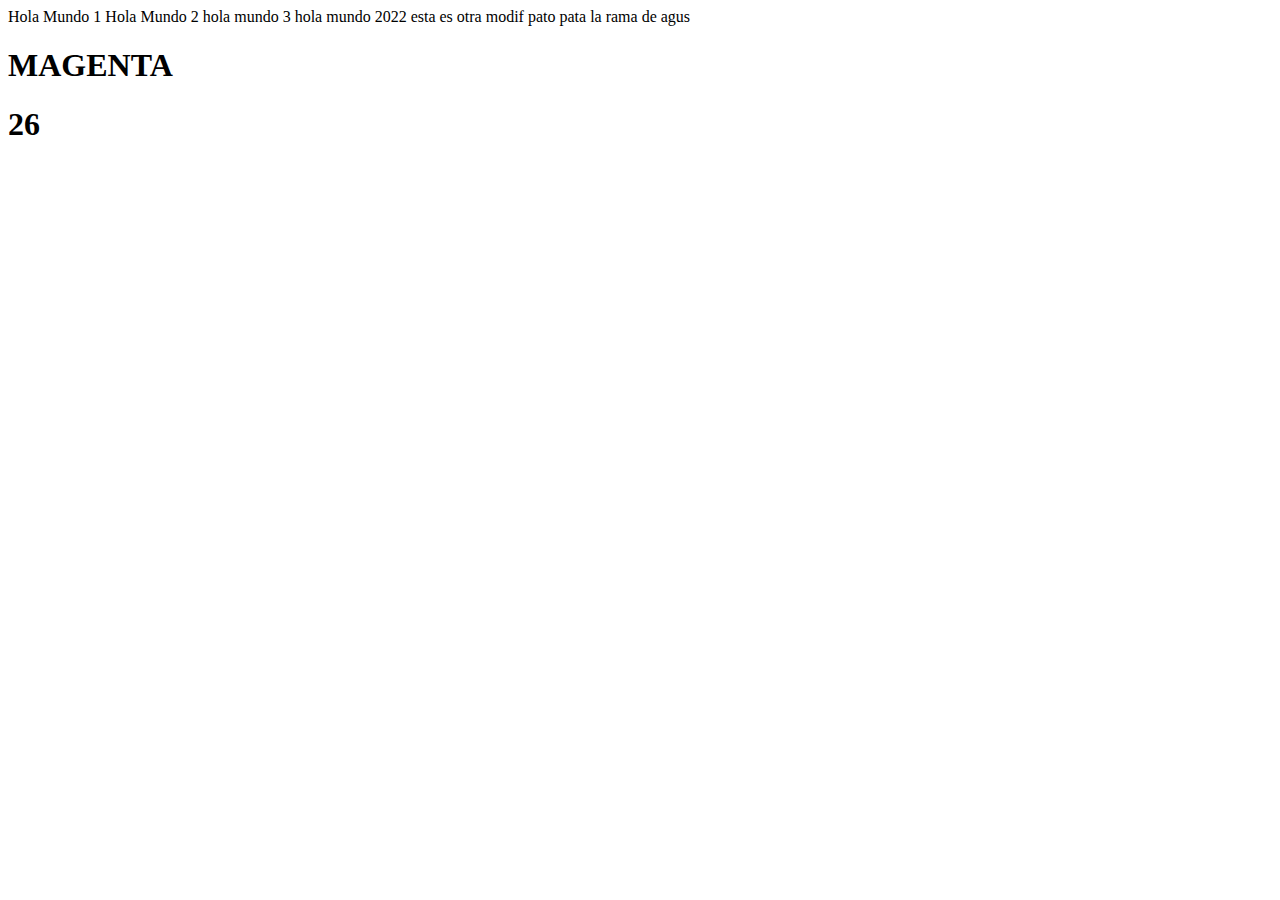
==== index.html @ c733bfbb "Merge pull request #2 from agustinff99/Alan-Branch" ====
<!DOCTYPE html>
<html lang="en">
<head>
  <meta charset="UTF-8">
  <meta http-equiv="X-UA-Compatible" content="IE=edge">
  <meta name="viewport" content="width=device-width, initial-scale=1.0">
  <title>Document</title>
</head>
<body>
  Hola Mundo 1
  Hola Mundo 2
  hola mundo 3
  hola mundo 2022


  esta es otra modif

  pato
  pata
  la rama de agus
  <h1>MAGENTA</h1>
  <p><h1>26</h1></p>
</body>
</html>
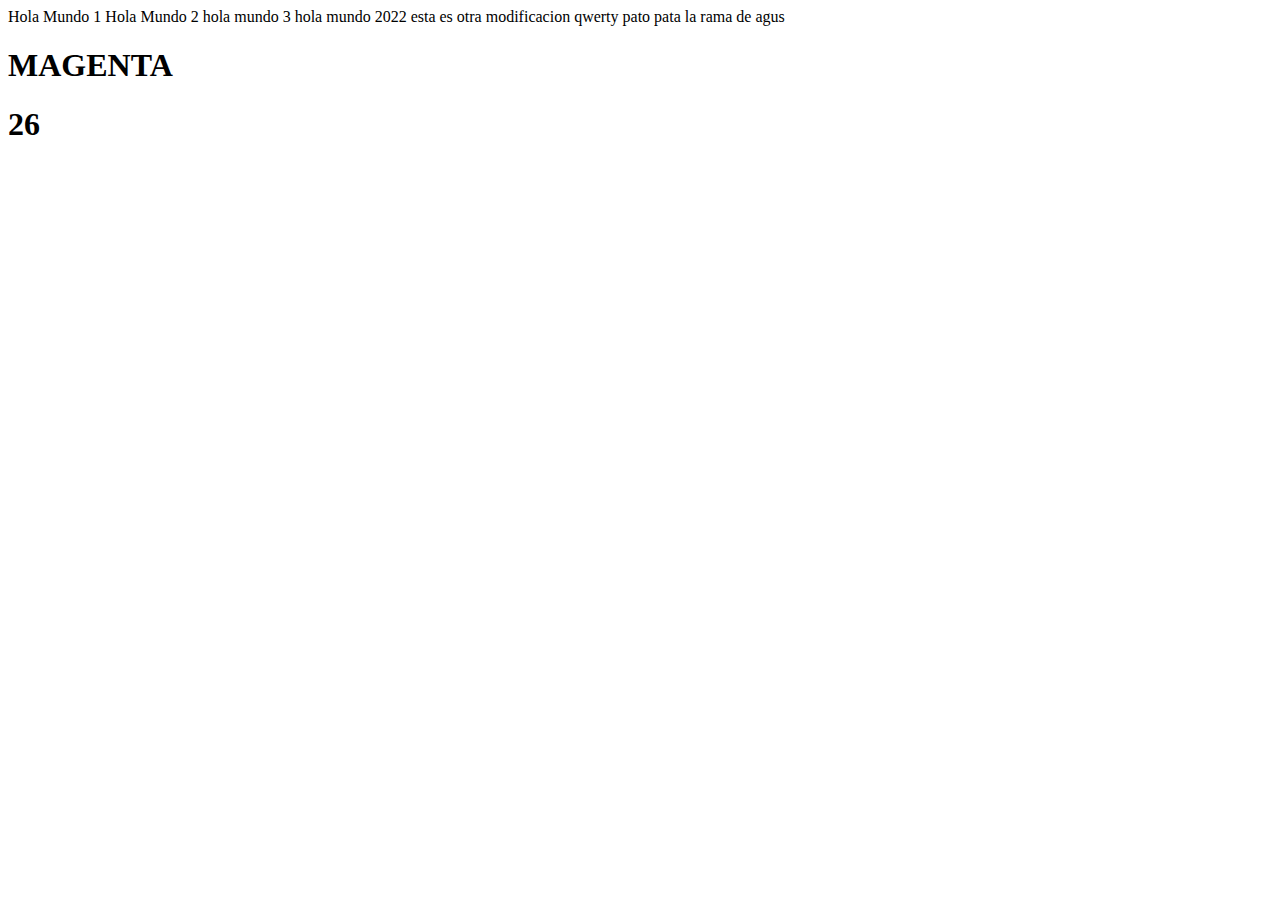
==== commit ad596e24: "Merge pull request #3 from agustinff99/Ever-Branch" ====
--- a/index.html
+++ b/index.html
@@ -13,7 +13,7 @@
   hola mundo 2022
 
 
-  esta es otra modif
+  esta es otra modificacion qwerty
 
   pato
   pata
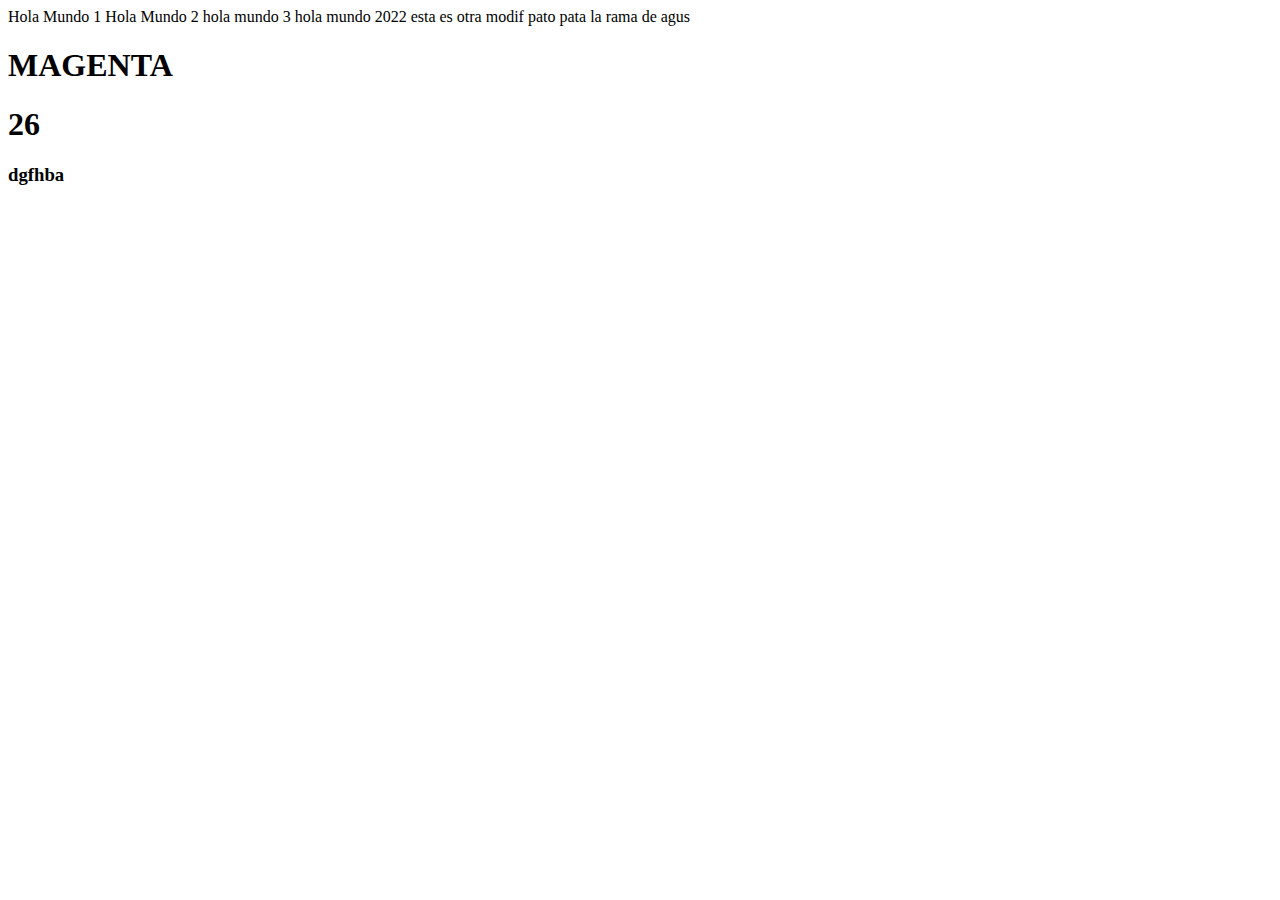
==== commit b11e230b: "alan6" ====
--- a/index.html
+++ b/index.html
@@ -13,12 +13,13 @@
   hola mundo 2022
 
 
-  esta es otra modificacion qwerty
+  esta es otra modif
 
   pato
   pata
   la rama de agus
   <h1>MAGENTA</h1>
   <p><h1>26</h1></p>
+  <H3>dgfhba</H3>
 </body>
 </html>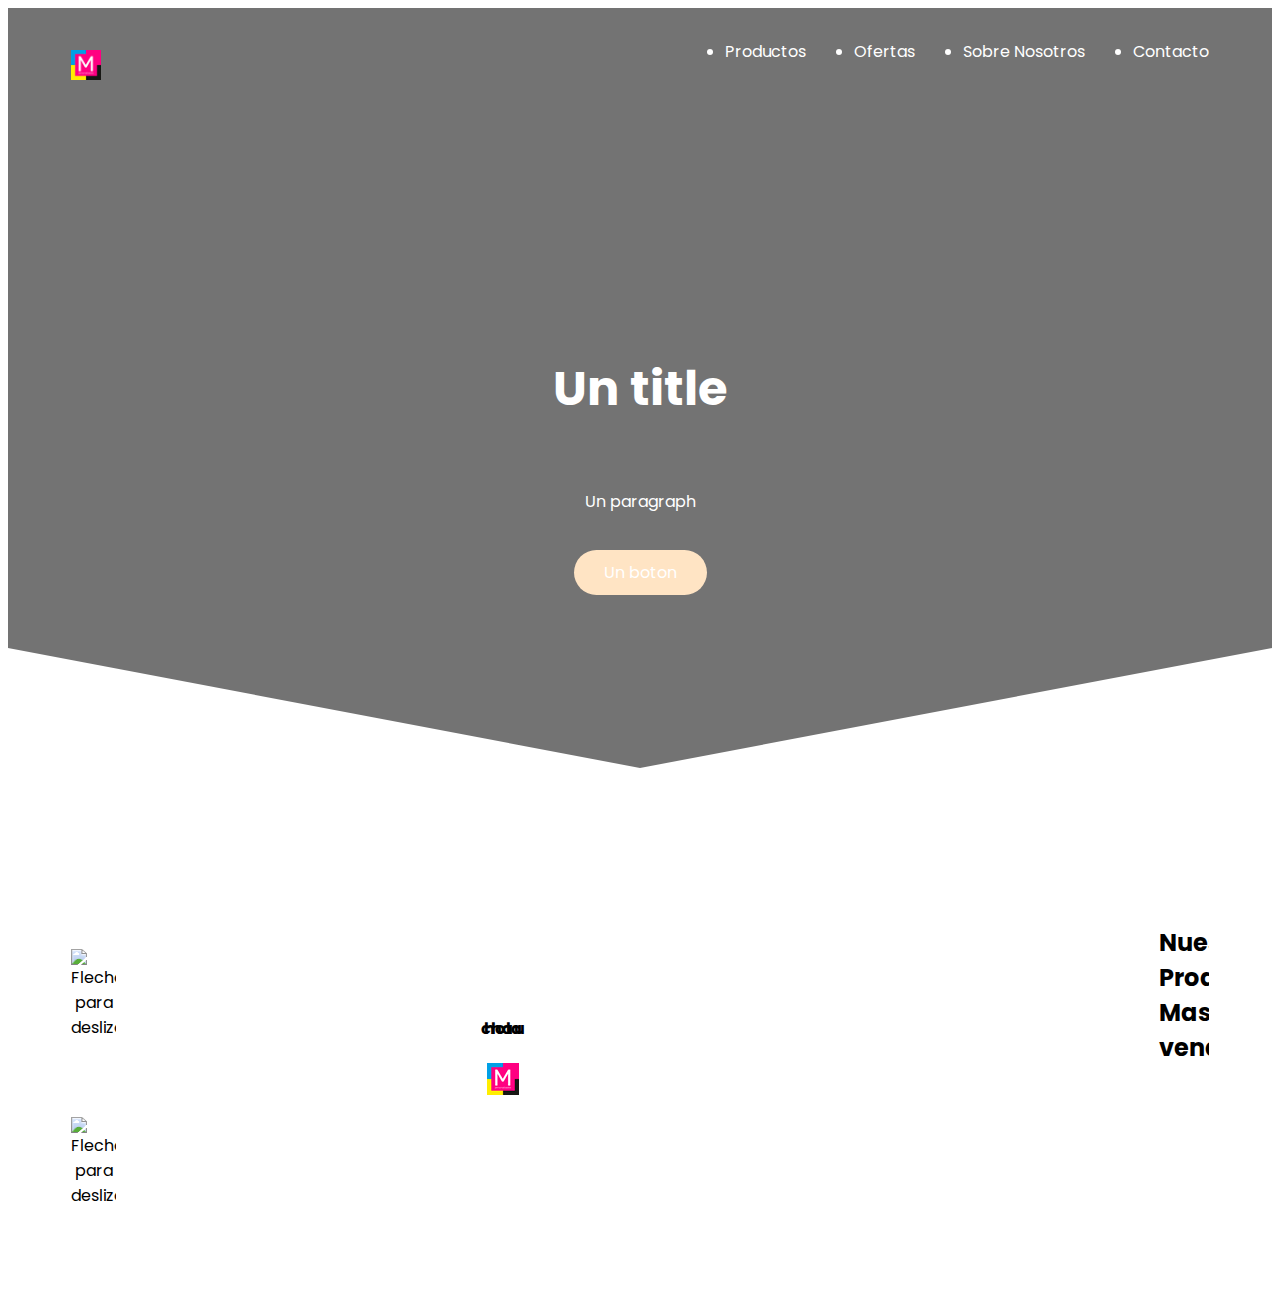
==== commit 76853e55: "PrimeraVersion_24/09/22" ====
--- a/index.html
+++ b/index.html
@@ -4,22 +4,75 @@
   <meta charset="UTF-8">
   <meta http-equiv="X-UA-Compatible" content="IE=edge">
   <meta name="viewport" content="width=device-width, initial-scale=1.0">
-  <title>Document</title>
+  <title>Magenta Personalizados</title>
+  <link rel="stylesheet" href="/styles.css" >
+  <link rel="shortcut icon" href="/images/magenta_p_arriba.ico" type="image/x-icon">
 </head>
 <body>
-  Hola Mundo 1
-  Hola Mundo 2
-  hola mundo 3
-  hola mundo 2022
+  <header class="hero">
+    <nav class="nav container">
+      <div class="nav_logo">
+        <img src="/images/magenta_p.png" alt="Icono de Magenta Personalizados" class="nav_img">
+      </div>
+
+      <ul class="nav_link nav_link--menu">
+        <li class="nav_items">
+          <a href="#" class="nav_links">Productos</a>
+        </li>
+        <li class="nav_items">
+          <a href="#" class="nav_links">Ofertas</a>
+        </li>
+        <li class="nav_items">
+          <a href="#" class="nav_links">Sobre Nosotros</a>
+        </li>
+        <li class="nav_items">
+          <a href="#" class="nav_links">Contacto</a>
+        </li>
+      </ul>
+
+      <div class="nav_menu">
+        <img src="/images/menu.svg" class="nav_img">
+      </div>
+    </nav>
+
+    <section class="hero_container container">
+      <h1 class="hero_title">Un title</h1>
+      <p class="hero_paragraph">Un paragraph</p>
+      <a href="#" class="cta">Un boton</a>
+    </section>
+  </header>
+  <br><br><br><br><br>
+
+  <main>
+    <section class="container productos">
+      <div class="productos_container">
+        <img src="#" alt="Flecha para deslizar" class="productos_flecha" id="before">
+        <h2 class="productos_header">Nuestros Productos Mas vendidos</h2>
+        <section class="productos_body productos_body--show" data-id="1">
+          <div class="productos_data">
+            <h4 class="productos_info">hola</h4>
+            <figure class="productos_figure">
+              <img src="/images/magenta_p.png" alt="Foto de nuestros productos" class="productos_img">
+            </figure>
+          </div>
+        </section> 
+
+        <section class="productos_body productos_body--show" data-id="2">
+          <div class="productos_data">
+            <h4 class="productos_info">chau</h4>
+            <figure class="productos_figure">
+              <img src="/images/magenta_p.png" alt="Foto de nuestros productos" class="productos_img">
+            </figure>
+          </div>
+        </section> 
 
 
-  esta es otra modif
+        <img src="#" alt="Flecha para deslizar" class="productos_flecha" id="next"> 
+      </div>
+    </section>
+  </main>
 
-  pato
-  pata
-  la rama de agus
-  <h1>MAGENTA</h1>
-  <p><h1>26</h1></p>
-  <H3>dgfhba</H3>
+
+  <script src="/slider.js"></script>
 </body>
 </html>--- a/styles.css
+++ b/styles.css
@@ -0,0 +1,172 @@
+@import url('https://fonts.googleapis.com/css2?family=Poppins:wght@300;400;600;700&display=swap');
+
+:root {
+  --padding-container: 100px 0;
+  --color-title: #001A49;
+}
+
+
+body {
+  font-family: 'Poppins', sans-serif;
+}
+
+.container {
+  width: 90%;
+  max-width: 1200;
+  margin: -8em auto;
+  overflow: hidden;
+  padding: 100px 0;
+}
+
+.hero {
+  width: 100%;
+  height: 100vh;
+  min-height: 600px;
+  max-height: 800px;
+  position: relative;
+  display: grid;
+  grid-template-rows: 100px 1fr;
+  color: #fff;
+}
+
+.hero::before {
+  content: "";
+  position: absolute;
+  top: 0;
+  left: 0;
+  width: 100%;
+  height: 100%;
+  background-image: linear-gradient(180deg, #0000008c 0%, #0000008c 100%), url('/images/fondo1.jpg');
+  background-size: cover;
+  clip-path: polygon(0 0, 100% 0, 100% 80%, 50% 95%, 0 80%);
+  z-index: -1;
+}
+
+/* Nav */
+
+.nav {
+  --padding-container: 0;
+  height: 100%;
+  display: flex;
+  align-items: center;
+}
+
+.nav_links {
+  color: #fff;
+  text-decoration: none;
+  margin-top: 10px;
+}
+
+.nav_link {
+  margin-left: auto;
+  padding: 0;
+  display: grid;
+  grid-auto-flow: column;
+  grid-auto-columns: max-content;
+  gap: 3em;
+  margin-top: auto;
+}
+
+.nav_logo {
+  margin-top: auto;
+  padding: 0;
+}
+
+.nav_img {
+  display: block;
+  width: 30px;
+}
+
+.nav_menu {
+  margin-left: auto;
+  cursor: pointer;
+  display: none;
+}
+
+nav_title {
+  font-weight: 300;
+}
+
+.nav__items {
+  list-style: none;
+}
+
+/* Hero Container */
+
+.hero_container {
+  max-width: 800px;
+  --padding-container: 0;
+  display: grid;
+  grid-auto-rows: max-content;
+  align-content: center;
+  gap: 1em;
+  padding-bottom: 100px;
+  text-align: center;
+}
+
+.hero_title {
+  font-size: 3rem;
+}
+
+.hero_paragraph {
+  margin-bottom: 20px;
+}
+
+.cta {
+  display: inline-block;
+  background-color: bisque;
+  justify-self: center;
+  color: #fff;
+  text-decoration: none;
+  padding: 10px 30px;
+  border-radius: 30px;
+}
+
+/* Productos*/
+
+.productos {
+  text-align: center;
+}
+
+.productos_container {
+  display: grid;
+  grid-template-columns: 50px 1fr 50px;
+  gap: 2em;
+  align-items: center;
+}
+
+.productos_body {
+  display: grid;
+  grid-template-columns: 1fr max-content;
+  justify-content: space-between;
+  align-items: center;
+  gap: 5em;
+  grid-column: 2/3;
+  grid-row: 1/3;
+  opacity: 0;
+  pointer-events: none;
+}
+
+.productos_data {
+  max-width: 700px;
+}
+
+.productos_header {
+  align-content: auto;
+  color: #000;
+}
+
+.productos_flecha {
+  width: 90%;
+  cursor: pointer;
+}
+
+.productos_info {
+  text-align: center;
+}
+
+.productos_body--show{
+  pointer-events: unset;
+  opacity: 1;
+  transition: opacity 1.5s ease-in-out;
+}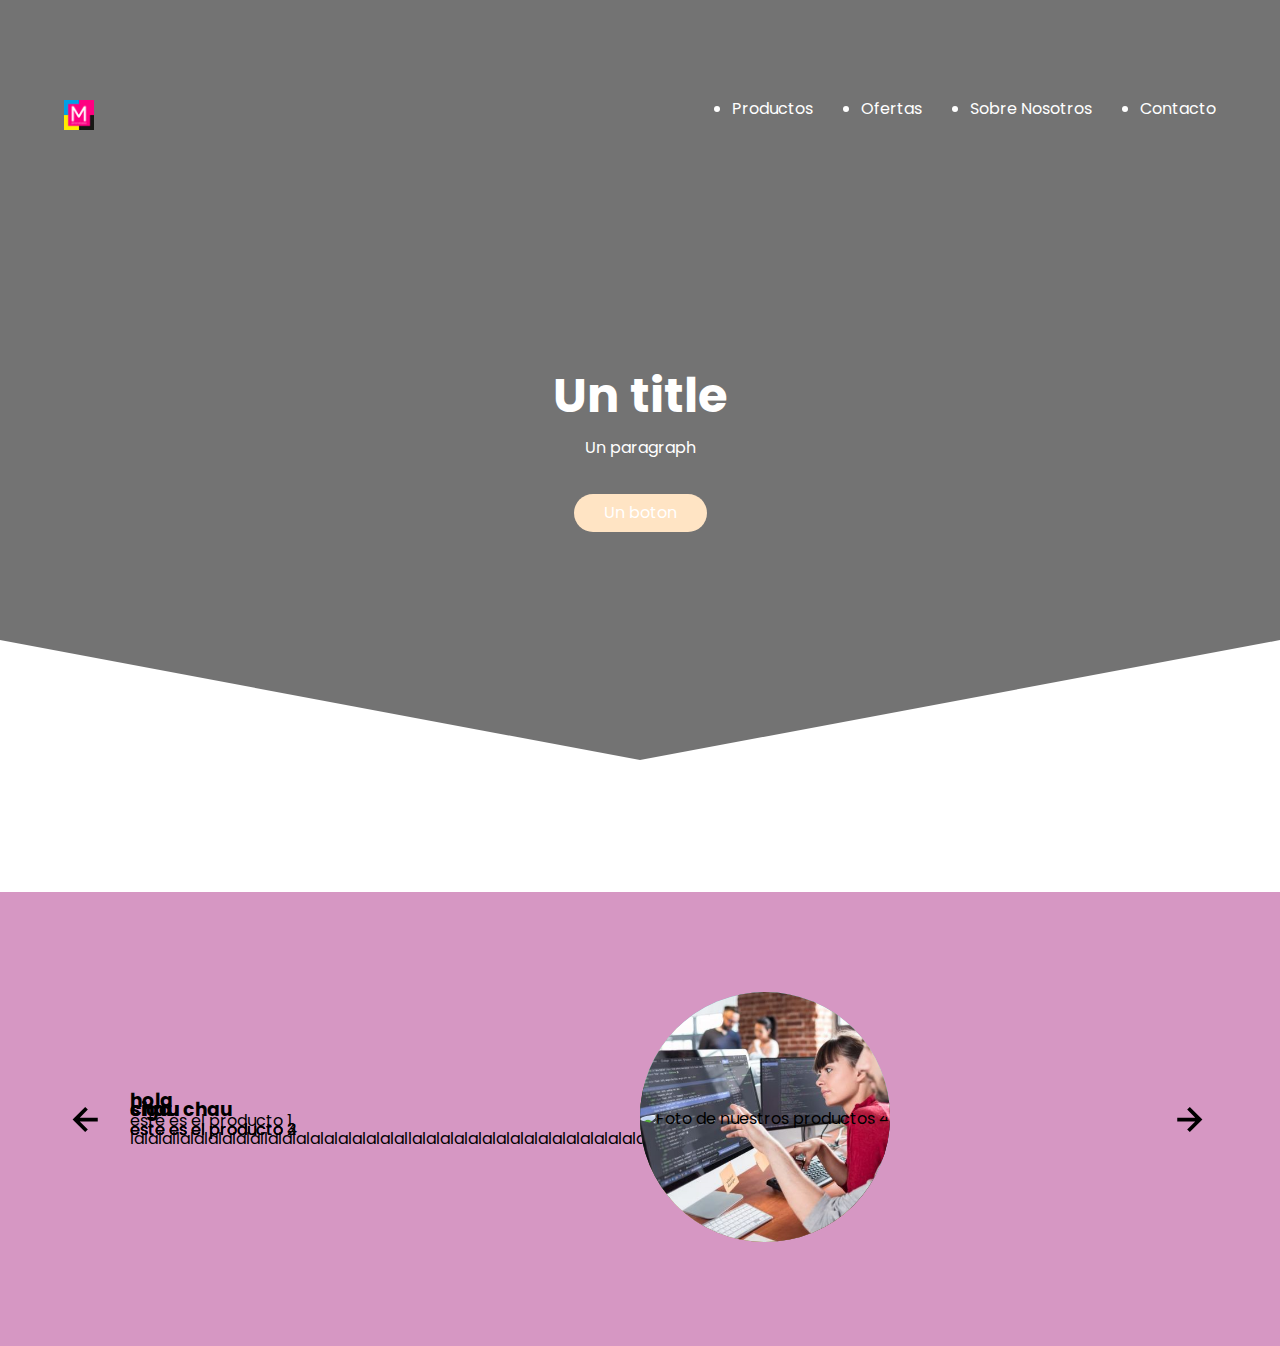
==== commit fc20d7a8: "TrabajoCSSyJAVA2_29/09/22_9:35" ====
--- a/index.html
+++ b/index.html
@@ -6,6 +6,7 @@
   <meta name="viewport" content="width=device-width, initial-scale=1.0">
   <title>Magenta Personalizados</title>
   <link rel="stylesheet" href="/styles.css" >
+  <link rel="stylesheet" href="/base.css" >
   <link rel="shortcut icon" href="/images/magenta_p_arriba.ico" type="image/x-icon">
 </head>
 <body>
@@ -44,32 +45,59 @@
   <br><br><br><br><br>
 
   <main>
-    <section class="container productos">
-      <div class="productos_container">
-        <img src="#" alt="Flecha para deslizar" class="productos_flecha" id="before">
-        <h2 class="productos_header">Nuestros Productos Mas vendidos</h2>
+    <section class="productos">
+      <div class="productos_container container">
+        <img src="/images/leftarrow.svg" alt="Flecha para deslizar izquierda" class="productos_flecha" id="before">
+        
         <section class="productos_body productos_body--show" data-id="1">
-          <div class="productos_data">
-            <h4 class="productos_info">hola</h4>
-            <figure class="productos_figure">
-              <img src="/images/magenta_p.png" alt="Foto de nuestros productos" class="productos_img">
-            </figure>
+          <div class="productos_texto">
+            <h3 class="productos_info">hola</h4>
+            <p class="productos_descripcion">este es el producto 1 lalalallalalalalalallalalalalalalalalalallalalalalalalalalalalalalalalalalalalalalalalalalalalalalalalala</p>
           </div>
+
+          <figure class="productos_foto">
+            <img src="/images/python.jpg" alt="Foto de nuestros productos" class="productos_img">
+          </figure>
         </section> 
 
         <section class="productos_body productos_body--show" data-id="2">
-          <div class="productos_data">
-            <h4 class="productos_info">chau</h4>
-            <figure class="productos_figure">
-              <img src="/images/magenta_p.png" alt="Foto de nuestros productos" class="productos_img">
-            </figure>
+          <div class="productos_texto">
+            <h3 class="productos_info">siga</h4>
+            <p class="productos_descripcion">este es el producto 2</p>
           </div>
+
+          <figure class="productos_foto">
+            <img src="/images/background-2.jpeg" alt="Foto de nuestros productos 2" class="productos_img">
+          </figure>
         </section> 
 
+        <section class="productos_body productos_body--show" data-id="3">
+          <div class="productos_texto">
+            <h3 class="productos_info">chau</h4>
+            <p class="productos_descripcion">este es el producto 3</p>
+          </div>
 
-        <img src="#" alt="Flecha para deslizar" class="productos_flecha" id="next"> 
+          <figure class="productos_foto">
+            <img src="/images/full-stack.jpg" alt="Foto de nuestros productos 3" class="productos_img">
+          </figure>
+        </section> 
+
+        <section class="productos_body productos_body--show" data-id="4">
+          <div class="productos_texto">
+            <h3 class="productos_info">chau chau</h4>
+            <p class="productos_descripcion">este es el producto 4</p>
+          </div>
+
+          <figure class="productos_foto">
+            <img src="/images/fondo1.jpg" alt="Foto de nuestros productos 4" class="productos_img">
+          </figure>
+        </section> 
+
+        <img src="/images/rightarrow.svg" alt="Flecha para deslizar derecha" class="productos_flecha" id="next">
       </div>
     </section>
+
+
   </main>
 
 
--- a/styles.css
+++ b/styles.css
@@ -13,7 +13,7 @@
 .container {
   width: 90%;
   max-width: 1200;
-  margin: -8em auto;
+  margin: 0 auto;
   overflow: hidden;
   padding: 100px 0;
 }
@@ -125,35 +125,46 @@
 /* Productos*/
 
 .productos {
-  text-align: center;
+  background-color: #d697c3;
 }
 
 .productos_container {
   display: grid;
   grid-template-columns: 50px 1fr 50px;
-  gap: 2em;
+  gap: 1em;
   align-items: center;
 }
 
 .productos_body {
   display: grid;
-  grid-template-columns: 1fr max-content;
+  grid-template-columns: 50% 50%;
   justify-content: space-between;
   align-items: center;
-  gap: 5em;
+  gap: 0em;
   grid-column: 2/3;
-  grid-row: 1/3;
+  grid-row: 1/2;
   opacity: 0;
   pointer-events: none;
 }
 
-.productos_data {
-  max-width: 700px;
+.productos_body--show {
+  pointer-events: unset;
+  opacity: 1;
+  transition: opacity 1.5s ease-in-out;
+  align-items: center;
 }
 
-.productos_header {
-  align-content: auto;
-  color: #000;
+.productos_img {
+  width: 250px;
+  height: 250px;
+  border-radius: 50%;
+  object-fit: cover;
+  object-position: 50% 30%;
+}
+
+.productos_texto {
+  max-width: 700px;
+  align-items: center;
 }
 
 .productos_flecha {
@@ -161,12 +172,3 @@
   cursor: pointer;
 }
 
-.productos_info {
-  text-align: center;
-}
-
-.productos_body--show{
-  pointer-events: unset;
-  opacity: 1;
-  transition: opacity 1.5s ease-in-out;
-}--- a/base.css
+++ b/base.css
@@ -0,0 +1,340 @@
+/*! normalize.css v8.0.1 | MIT License | github.com/necolas/normalize.css */
+
+/* Document
+   ========================================================================== */
+
+/**
+ * 1. Correct the line height in all browsers.
+ * 2. Prevent adjustments of font size after orientation changes in iOS.
+ */
+
+ *{
+  margin: 0;
+  box-sizing: border-box;
+} 
+
+html {
+  line-height: 1.15;
+  /* 1 */
+  -webkit-text-size-adjust: 100%;
+  /* 2 */
+}
+
+/* Sections
+   ========================================================================== */
+
+/**
+ * Remove the margin in all browsers.
+ */
+
+body {
+  margin: 0;
+}
+
+/**
+ * Render the `main` element consistently in IE.
+ */
+
+main {
+  display: block;
+}
+
+/**
+ * Correct the font size and margin on `h1` elements within `section` and
+ * `article` contexts in Chrome, Firefox, and Safari.
+ */
+
+h1 {
+  font-size: 2em;
+  margin: 0;
+}
+
+/* Grouping content
+   ========================================================================== */
+
+/**
+ * 1. Add the correct box sizing in Firefox.
+ * 2. Show the overflow in Edge and IE.
+ */
+
+
+
+/* Text-level semantics
+   ========================================================================== */
+
+/**
+ * Remove the gray background on active links in IE 10.
+ */
+
+a {
+  background-color: transparent;
+}
+
+/**
+ * 1. Remove the bottom border in Chrome 57-
+ * 2. Add the correct text decoration in Chrome, Edge, IE, Opera, and Safari.
+ */
+
+abbr[title] {
+  border-bottom: none;
+  /* 1 */
+  text-decoration: underline;
+  /* 2 */
+  text-decoration: underline dotted;
+  /* 2 */
+}
+
+/**
+ * Add the correct font weight in Chrome, Edge, and Safari.
+ */
+
+b,
+strong {
+  font-weight: bolder;
+}
+
+/**
+ * 1. Correct the inheritance and scaling of font size in all browsers.
+ * 2. Correct the odd `em` font sizing in all browsers.
+ */
+
+
+
+/**
+ * Add the correct font size in all browsers.
+ */
+
+
+
+/**
+ * Prevent `sub` and `sup` elements from affecting the line height in
+ * all browsers.
+ */
+
+
+
+/* Embedded content
+   ========================================================================== */
+
+/**
+ * Remove the border on images inside links in IE 10.
+ */
+
+img {
+  border-style: none;
+}
+
+/* Forms
+   ========================================================================== */
+
+/**
+ * 1. Change the font styles in all browsers.
+ * 2. Remove the margin in Firefox and Safari.
+ */
+
+button,
+input,
+optgroup,
+select,
+textarea {
+  font-family: inherit;
+  /* 1 */
+  font-size: 100%;
+  /* 1 */
+  line-height: 1.15;
+  /* 1 */
+  margin: 0;
+  /* 2 */
+}
+
+/**
+ * Show the overflow in IE.
+ * 1. Show the overflow in Edge.
+ */
+
+button,
+input {
+  /* 1 */
+  overflow: visible;
+}
+
+/**
+ * Remove the inheritance of text transform in Edge, Firefox, and IE.
+ * 1. Remove the inheritance of text transform in Firefox.
+ */
+
+button,
+select {
+  /* 1 */
+  text-transform: none;
+}
+
+/**
+ * Correct the inability to style clickable types in iOS and Safari.
+ */
+
+button,
+[type="button"],
+[type="reset"],
+[type="submit"] {
+  -webkit-appearance: button;
+}
+
+/**
+ * Remove the inner border and padding in Firefox.
+ */
+
+button::-moz-focus-inner,
+[type="button"]::-moz-focus-inner,
+[type="reset"]::-moz-focus-inner,
+[type="submit"]::-moz-focus-inner {
+  border-style: none;
+  padding: 0;
+}
+
+/**
+ * Restore the focus styles unset by the previous rule.
+ */
+
+button:-moz-focusring,
+[type="button"]:-moz-focusring,
+[type="reset"]:-moz-focusring,
+[type="submit"]:-moz-focusring {
+  outline: 1px dotted ButtonText;
+}
+
+/**
+ * Correct the padding in Firefox.
+ */
+
+
+
+/**
+ * 1. Correct the text wrapping in Edge and IE.
+ * 2. Correct the color inheritance from `fieldset` elements in IE.
+ * 3. Remove the padding so developers are not caught out when they zero out
+ *    `fieldset` elements in all browsers.
+ */
+
+legend {
+  box-sizing: border-box;
+  /* 1 */
+  color: inherit;
+  /* 2 */
+  display: table;
+  /* 1 */
+  max-width: 100%;
+  /* 1 */
+  padding: 0;
+  /* 3 */
+  white-space: normal;
+  /* 1 */
+}
+
+/**
+ * Add the correct vertical alignment in Chrome, Firefox, and Opera.
+ */
+
+progress {
+  vertical-align: baseline;
+}
+
+/**
+ * Remove the default vertical scrollbar in IE 10+.
+ */
+
+textarea {
+  overflow: auto;
+}
+
+/**
+ * 1. Add the correct box sizing in IE 10.
+ * 2. Remove the padding in IE 10.
+ */
+
+[type="checkbox"],
+[type="radio"] {
+  box-sizing: border-box;
+  /* 1 */
+  padding: 0;
+  /* 2 */
+}
+
+/**
+ * Correct the cursor style of increment and decrement buttons in Chrome.
+ */
+
+[type="number"]::-webkit-inner-spin-button,
+[type="number"]::-webkit-outer-spin-button {
+  height: auto;
+}
+
+/**
+ * 1. Correct the odd appearance in Chrome and Safari.
+ * 2. Correct the outline style in Safari.
+ */
+
+[type="search"] {
+  -webkit-appearance: textfield;
+  /* 1 */
+  outline-offset: -2px;
+  /* 2 */
+}
+
+/**
+ * Remove the inner padding in Chrome and Safari on macOS.
+ */
+
+[type="search"]::-webkit-search-decoration {
+  -webkit-appearance: none;
+}
+
+/**
+ * 1. Correct the inability to style clickable types in iOS and Safari.
+ * 2. Change font properties to `inherit` in Safari.
+ */
+
+::-webkit-file-upload-button {
+  -webkit-appearance: button;
+  /* 1 */
+  font: inherit;
+  /* 2 */
+}
+
+/* Interactive
+   ========================================================================== */
+
+/*
+ * Add the correct display in Edge, IE 10+, and Firefox.
+ */
+
+details {
+  display: block;
+}
+
+/*
+ * Add the correct display in all browsers.
+ */
+
+summary {
+  display: list-item;
+}
+
+/* Misc
+   ========================================================================== */
+
+/**
+ * Add the correct display in IE 10+.
+ */
+
+template {
+  display: none;
+}
+
+/**
+ * Add the correct display in IE 10.
+ */
+
+[hidden] {
+  display: none;
+}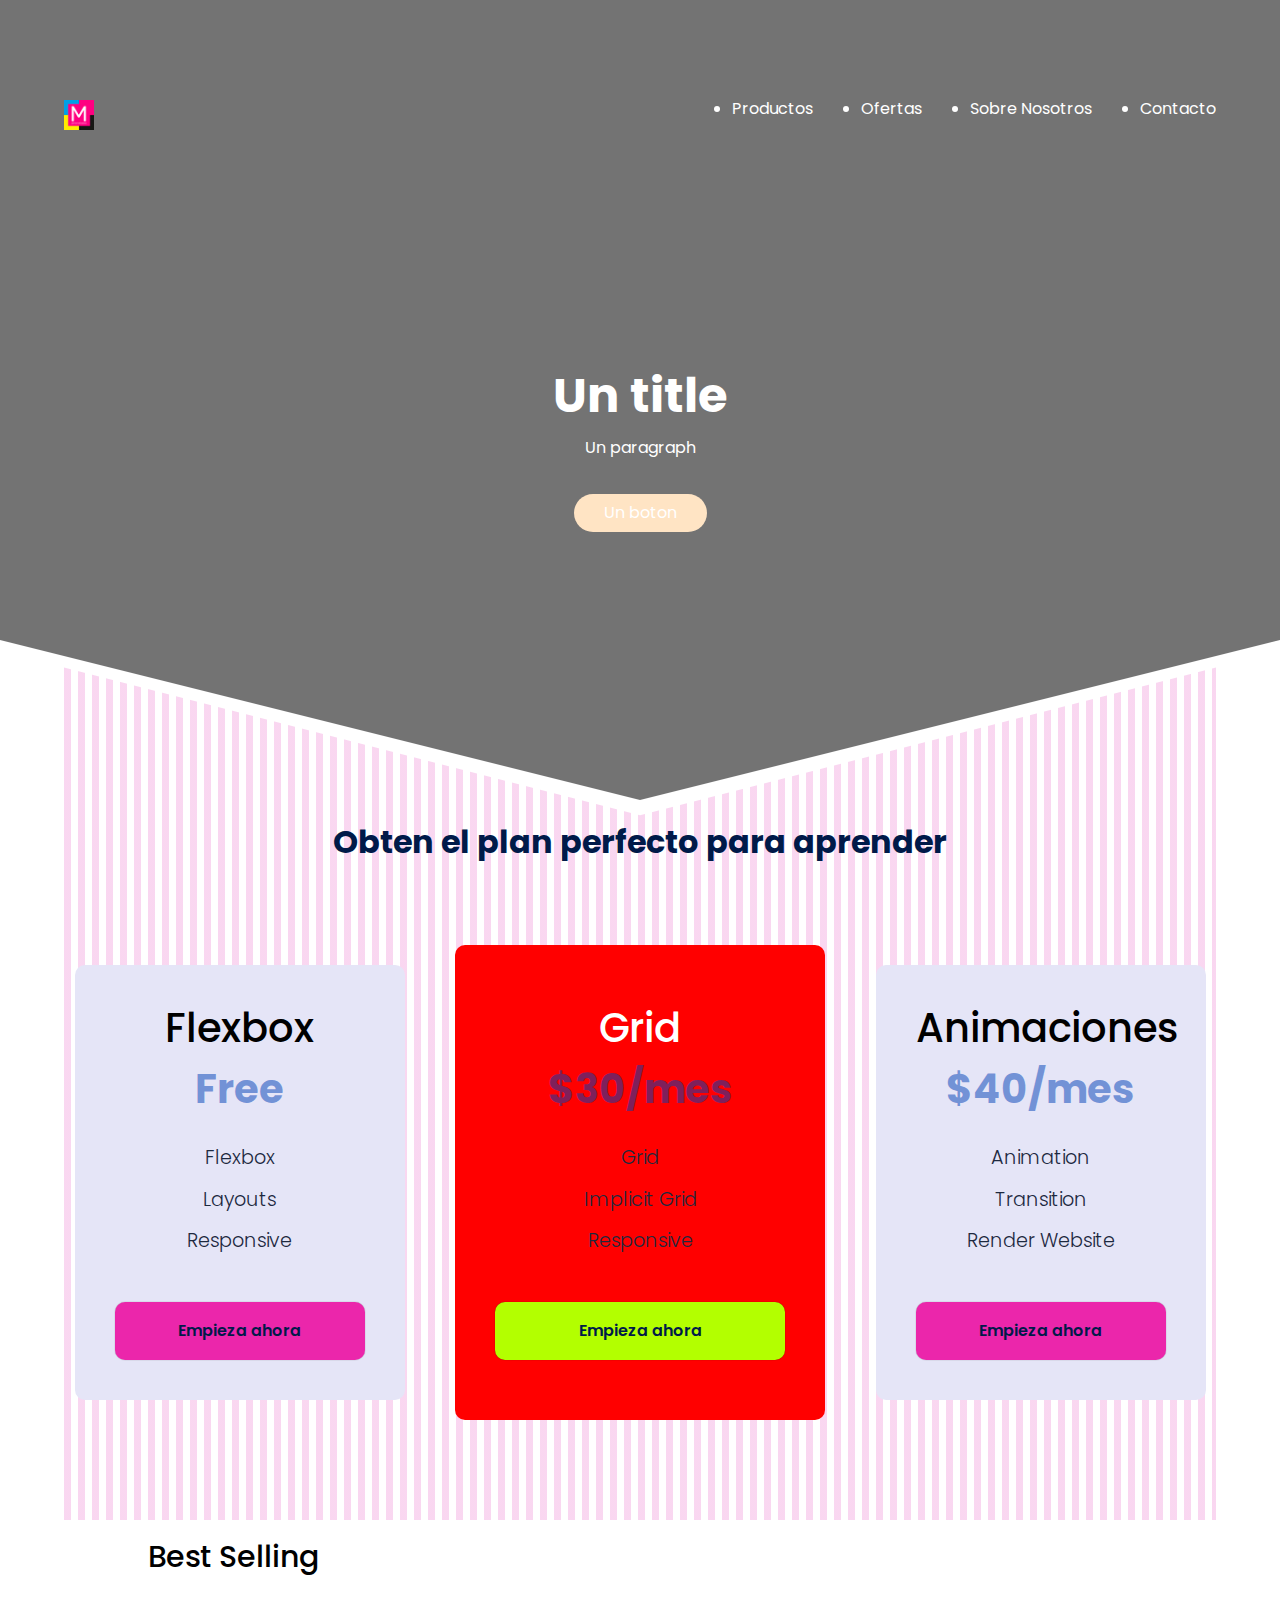
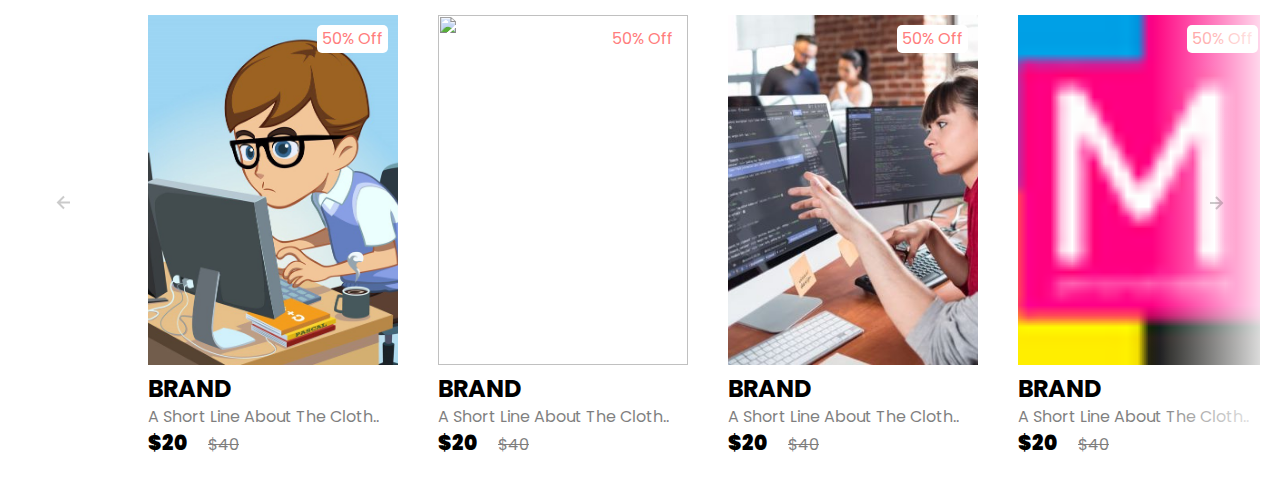
==== commit 1f038cfb: "SegundaVersion_30/09/22" ====
--- a/index.html
+++ b/index.html
@@ -42,61 +42,197 @@
       <a href="#" class="cta">Un boton</a>
     </section>
   </header>
-  <br><br><br><br><br>
 
   <main>
-    <section class="productos">
-      <div class="productos_container container">
-        <img src="/images/leftarrow.svg" alt="Flecha para deslizar izquierda" class="productos_flecha" id="before">
+
+    <section>
+      <section class="ofertas container">
+        <br><br><br><br>
+        <h2 class="ofertas_subtitulo">Obten el plan perfecto para aprender</h2>
+
+        <div class="ofertas_tabla">
+          <div class="ofertas_elemento">
+            <p class="ofertas_nombre">Flexbox</p>
+            <h3 class="ofertas_precio">Free</h3>
+
+            <div class="ofertas_items">
+              <p class="ofertas_texto">Flexbox</p>
+              <p class="ofertas_texto">Layouts</p>
+              <p class="ofertas_texto">Responsive</p>
+            </div>
+
+            <a href="#" class="ofertas_link">Empieza ahora</a>
+          </div>
+
+
+          <div class="ofertas_elemento ofertas_elemento_centro">
+            <p class="ofertas_nombre_centro">Grid</p>
+            <h3 class="ofertas_precio">$30/mes</h3>
+
+            <div class="ofertas_items">
+              <p class="ofertas_texto">Grid</p>
+              <p class="ofertas_texto">Implicit Grid</p>
+              <p class="ofertas_texto">Responsive</p>
+            </div>
+
+            <a href="#" class="ofertas_link_centro">Empieza ahora</a>
+          </div>
+
+
+          <div class="ofertas_elemento">
+            <p class="ofertas_nombre">Animaciones</p>
+            <h3 class="ofertas_precio">$40/mes</h3>
+
+            <div class="ofertas_items">
+              <p class="ofertas_texto">Animation</p>
+              <p class="ofertas_texto">Transition</p>
+              <p class="ofertas_texto">Render Website</p>
+            </div>
+
+            <a href="#" class="ofertas_link">Empieza ahora</a>
+          </div>
+
+        </div>
+      </section>
+    </section>
+
+    <section class="productos"> 
+      <h2 class="productos_encabezado">best selling</h2>
+      <button class="pre-btn"><img src="images/rightarrow.svg" alt=""></button>
+      <button class="nxt-btn"><img src="images/rightarrow.svg" alt=""></button>
+      <div class="productos_container">
+        <div class="productos_tarjeta">
+          <div class="productos_imagen">
+            <span class="descuento">50% off</span>
+            <img src="/images/background-2.jpeg" class="productos_cuerpo" alt="">
+            <button class="tarjeta_btn">add to wishlist</button>
+          </div>
+          <div class="productos_info">
+            <h2 class="productos_descripcion">brand</h2>
+            <p class="productos_sub_descripcion">a short line about the cloth..</p>
+            <span class="precio">$20</span><span class="precio_actual">$40</span>
+          </div>
+        </div>
         
-        <section class="productos_body productos_body--show" data-id="1">
-          <div class="productos_texto">
-            <h3 class="productos_info">hola</h4>
-            <p class="productos_descripcion">este es el producto 1 lalalallalalalalalallalalalalalalalalalallalalalalalalalalalalalalalalalalalalalalalalalalalalalalalalala</p>
-          </div>
-
-          <figure class="productos_foto">
-            <img src="/images/python.jpg" alt="Foto de nuestros productos" class="productos_img">
-          </figure>
-        </section> 
-
-        <section class="productos_body productos_body--show" data-id="2">
-          <div class="productos_texto">
-            <h3 class="productos_info">siga</h4>
-            <p class="productos_descripcion">este es el producto 2</p>
-          </div>
-
-          <figure class="productos_foto">
-            <img src="/images/background-2.jpeg" alt="Foto de nuestros productos 2" class="productos_img">
-          </figure>
-        </section> 
-
-        <section class="productos_body productos_body--show" data-id="3">
-          <div class="productos_texto">
-            <h3 class="productos_info">chau</h4>
-            <p class="productos_descripcion">este es el producto 3</p>
-          </div>
-
-          <figure class="productos_foto">
-            <img src="/images/full-stack.jpg" alt="Foto de nuestros productos 3" class="productos_img">
-          </figure>
-        </section> 
-
-        <section class="productos_body productos_body--show" data-id="4">
-          <div class="productos_texto">
-            <h3 class="productos_info">chau chau</h4>
-            <p class="productos_descripcion">este es el producto 4</p>
-          </div>
-
-          <figure class="productos_foto">
-            <img src="/images/fondo1.jpg" alt="Foto de nuestros productos 4" class="productos_img">
-          </figure>
-        </section> 
-
-        <img src="/images/rightarrow.svg" alt="Flecha para deslizar derecha" class="productos_flecha" id="next">
+        <div class="productos_tarjeta">
+          <div class="productos_imagen">
+            <span class="descuento">50% off</span>
+            <img src="images/fondo1.jpg" class="productos_cuerpo" alt="">
+            <button class="tarjeta_btn">add to wishlist</button>
+          </div>
+          <div class="productos_info">
+            <h2 class="productos_descripcion">brand</h2>
+            <p class="productos_sub_descripcion">a short line about the cloth..</p>
+            <span class="precio">$20</span><span class="precio_actual">$40</span>
+          </div>
+        </div>
+
+        <div class="productos_tarjeta">
+          <div class="productos_imagen">
+            <span class="descuento">50% off</span>
+            <img src="images/full-stack.jpg" class="productos_cuerpo" alt="">
+            <button class="tarjeta_btn">add to wishlist</button>
+          </div>
+          <div class="productos_info">
+            <h2 class="productos_descripcion">brand</h2>
+            <p class="productos_sub_descripcion">a short line about the cloth..</p>
+            <span class="precio">$20</span><span class="precio_actual">$40</span>
+          </div>
+        </div>
+
+        <div class="productos_tarjeta">
+          <div class="productos_imagen">
+            <span class="descuento">50% off</span>
+            <img src="images/magenta_p.png" class="productos_cuerpo" alt="">
+            <button class="tarjeta_btn">add to wishlist</button>
+          </div>
+          <div class="productos_info">
+            <h2 class="productos_descripcion">brand</h2>
+            <p class="productos_sub_descripcion">a short line about the cloth..</p>
+            <span class="precio">$20</span><span class="precio_actual">$40</span>
+          </div>
+        </div>
+
+        <div class="productos_tarjeta">
+          <div class="productos_imagen">
+            <span class="descuento">50% off</span>
+            <img src="images/python.jpg" class="productos_cuerpo" alt="">
+            <button class="tarjeta_btn">add to wishlist</button>
+          </div>
+          <div class="productos_info">
+            <h2 class="productos_descripcion">brand</h2>
+            <p class="productos_sub_descripcion">a short line about the cloth..</p>
+            <span class="precio">$20</span><span class="precio_actual">$40</span>
+          </div>
+        </div>
+
+        <div class="productos_tarjeta">
+          <div class="productos_imagen">
+            <span class="descuento">50% off</span>
+            <img src="images/fondo1.jpg" class="productos_cuerpo" alt="">
+            <button class="tarjeta_btn">add to wishlist</button>
+          </div>
+          <div class="productos_info">
+            <h2 class="productos_descripcion">brand</h2>
+            <p class="productos_sub_descripcion">a short line about the cloth..</p>
+            <span class="precio">$20</span><span class="precio_actual">$40</span>
+          </div>
+        </div>
+
+        <div class="productos_tarjeta">
+          <div class="productos_imagen">
+            <span class="descuento">50% off</span>
+            <img src="images/fondo1.jpg" class="productos_cuerpo" alt="">
+            <button class="tarjeta_btn">add to wishlist</button>
+          </div>
+          <div class="productos_info">
+            <h2 class="productos_descripcion">brand</h2>
+            <p class="productos_sub_descripcion">a short line about the cloth..</p>
+            <span class="precio">$20</span><span class="precio_actual">$40</span>
+          </div>
+        </div>
+
+        <div class="productos_tarjeta">
+          <div class="productos_imagen">
+            <span class="descuento">50% off</span>
+            <img src="images/fondo1.jpg" class="productos_cuerpo" alt="">
+            <button class="tarjeta_btn">add to wishlist</button>
+          </div>
+          <div class="productos_info">
+            <h2 class="productos_descripcion">brand</h2>
+            <p class="productos_sub_descripcion">a short line about the cloth..</p>
+            <span class="precio">$20</span><span class="precio_actual">$40</span>
+          </div>
+        </div>
+
+        <div class="productos_tarjeta">
+          <div class="productos_imagen">
+            <span class="descuento">50% off</span>
+            <img src="images/fondo1.jpg" class="productos_cuerpo" alt="">
+            <button class="tarjeta_btn">add to wishlist</button>
+          </div>
+          <div class="productos_info">
+            <h2 class="productos_descripcion">brand</h2>
+            <p class="productos_sub_descripcion">a short line about the cloth..</p>
+            <span class="precio">$20</span><span class="precio_actual">$40</span>
+          </div>
+        </div>
+
+        <div class="productos_tarjeta">
+          <div class="productos_imagen">
+            <span class="descuento">50% off</span>
+            <img src="images/fondo1.jpg" class="productos_cuerpo" alt="">
+            <button class="tarjeta_btn">add to wishlist</button>
+          </div>
+          <div class="productos_info">
+            <h2 class="productos_descripcion">brand</h2>
+            <p class="productos_sub_descripcion">a short line about the cloth..</p>
+            <span class="precio">$20</span><span class="precio_actual">$40</span>
+          </div>
+        </div>
+
       </div>
     </section>
-
 
   </main>
 
--- a/styles.css
+++ b/styles.css
@@ -38,7 +38,7 @@
   height: 100%;
   background-image: linear-gradient(180deg, #0000008c 0%, #0000008c 100%), url('/images/fondo1.jpg');
   background-size: cover;
-  clip-path: polygon(0 0, 100% 0, 100% 80%, 50% 95%, 0 80%);
+  clip-path: polygon(0 0, 100% 0, 100% 80%, 50% 100%, 0 80%);
   z-index: -1;
 }
 
@@ -125,50 +125,245 @@
 /* Productos*/
 
 .productos {
-  background-color: #d697c3;
+  position: relative;
+  overflow: hidden;
+  padding: 20px;
+}
+
+.productos_encabezado {
+  padding: 0 10vw;
+  font-size: 30px;
+  font-weight: 500;
+  margin-bottom: 40px;
+  text-transform: capitalize;
 }
 
 .productos_container {
+  padding: 0 10vw;
+  display: flex;
+  overflow-x: auto;
+  scroll-behavior: smooth;
+}
+
+.productos_container::-webkit-scrollbar {
+  display: none;
+}
+
+.productos_tarjeta {
+  flex: 0 0 auto;
+  width: 250px;
+  height: 450px;
+  margin-right: 40px;
+}
+
+.productos_imagen {
+  position: relative;
+  width: 100%;
+  height: 350px;
+  overflow: hidden;
+}
+
+.productos_cuerpo {
+  width: 100%;
+  height: 100%;
+  object-fit: cover;
+}
+
+.descuento {
+  position: absolute;
+  background: #fff;
+  padding: 5px;
+  border-radius: 5px;
+  color: #ff7d7d;
+  right: 10px;
+  top: 10px;
+  text-transform: capitalize;
+}
+
+.tarjeta_btn {
+  position: absolute;
+  bottom: 10px;
+  left: 50%;
+  transform: translateX(-50%);
+  padding: 10px;
+  width: 90%;
+  text-transform: capitalize;
+  border: none;
+  outline: none;
+  background: #fff;
+  border-radius: 5px;
+  transition: 0.5s;
+  cursor: pointer;
+  opacity: 0;
+}
+
+.productos_tarjeta:hover .tarjeta_btn {
+  opacity: 1;
+}
+
+.tarjeta_btn:hover {
+  background: #ff7d7d;
+  color: #fff;
+}
+
+.productos_info {
+  width: 100%;
+  height: 100px;
+  padding-top: 10px;
+}
+
+.productos_descripcion {
+  text-transform: uppercase;
+}
+
+.productos_sub_descripcion {
+  width: 100%;
+  height: 20px;
+  line-height: 20px;
+  overflow: hidden;
+  opacity: 0.5;
+  text-transform: capitalize;
+  margin: 5px 0;
+}
+
+.precio {
+  font-weight: 900;
+  font-size: 20px;
+}
+
+.precio_actual {
+  margin-left: 20px;
+  opacity: 0.5;
+  text-decoration: line-through;
+}
+
+.pre-btn,
+.nxt-btn {
+  border: none;
+  width: 10vw;
+  height: 100%;
+  position: absolute;
+  top: 0;
+  display: flex;
+  justify-content: center;
+  align-items: center;
+  background: linear-gradient(90deg, rgba(255, 255, 255, 0) 0%, #fff 100%);
+  cursor: pointer;
+  z-index: 8;
+}
+
+.pre-btn {
+  left: 0;
+  transform: rotate(180deg);
+}
+
+.nxt-btn {
+  right: 0;
+}
+
+.pre-btn img,
+.nxt-btn img {
+  opacity: 0.2;
+}
+
+.pre-btn:hover img,
+.nxt-btn:hover img {
+  opacity: 1;
+}
+
+/* Ofertas */
+
+.ofertas {
+  margin-top: -150px;
+  text-align: center;
+  background-color: #ffffff;
+  background-image: linear-gradient(to right, rgba(248, 205, 237, 0.8) , rgba(248, 205, 237, 0.8) 7px, #ffffff 7px, #ffffff );
+  background-size: 14px 100%;
+  clip-path: polygon(50% 19%, 100% 2%, 100% 100%, 0 100%, 0 2%);
+}
+
+.ofertas_subtitulo {
+  color: #001A49;
+  font-size: 2rem;
+  margin-bottom: 25px;
+}
+
+.ofertas_tabla {
+  padding-top: 60px;
+  display: flex;
+  flex-wrap: wrap;
+  gap: 2.5em;
+  justify-content: space-evenly;
+  align-items: center;
+}
+
+.ofertas_elemento {
+  background-color: #e5e5f7;
+  text-align: center;
+  border-radius: 10px;
+  width: 330px;
+  padding: 40px;
+}
+
+.ofertas_elemento_centro {
+  width: 370px;
+  padding: 60px 40px;
+  background-color: #ff0000;
+}
+
+
+.ofertas_nombre {
+  font-size: 2.5rem;
+  color: rgb(0, 0, 0);
+  margin-bottom: 15px;
+  font-weight: 500;
+}
+
+.ofertas_nombre_centro {
+  font-size: 2.5rem;
+  color: rgb(255, 255, 255);
+  margin-bottom: 15px;
+  font-weight: 500;
+}
+
+.ofertas_precio {
+  font-size: 2.5rem;
+  color: rgba(0, 64, 182, 0.5);
+}
+
+.ofertas_items {
+  margin-top: 35px;
   display: grid;
-  grid-template-columns: 50px 1fr 50px;
   gap: 1em;
-  align-items: center;
-}
-
-.productos_body {
-  display: grid;
-  grid-template-columns: 50% 50%;
-  justify-content: space-between;
-  align-items: center;
-  gap: 0em;
-  grid-column: 2/3;
-  grid-row: 1/2;
-  opacity: 0;
-  pointer-events: none;
-}
-
-.productos_body--show {
-  pointer-events: unset;
-  opacity: 1;
-  transition: opacity 1.5s ease-in-out;
-  align-items: center;
-}
-
-.productos_img {
-  width: 250px;
-  height: 250px;
-  border-radius: 50%;
-  object-fit: cover;
-  object-position: 50% 30%;
-}
-
-.productos_texto {
-  max-width: 700px;
-  align-items: center;
-}
-
-.productos_flecha {
-  width: 90%;
-  cursor: pointer;
-}
-
+  font-weight: 300;
+  font-size: 1.2rem;
+  margin-bottom: 50px;
+  color: rgba(245, 12, 12, 0.5);
+}
+
+.ofertas_link {
+  display: block;
+  padding: 20px 0;
+  border-radius: 10px;
+  text-decoration: none;
+  background-color: rgba(235, 16, 162, 0.897);
+  font-weight: 600;
+  color: #001A49;
+  box-shadow: 0 0 1px rgba(0, 0, 0, .5);
+}
+
+.ofertas_link_centro {
+  display: block;
+  padding: 20px 0;
+  border-radius: 10px;
+  text-decoration: none;
+  background-color: rgb(179, 255, 0);
+  font-weight: 600;
+  color: #001A49;
+  box-shadow: 0 0 1px rgba(0, 0, 0, .5);
+}
+
+.ofertas_texto {
+  color: #1D293F;
+}
+
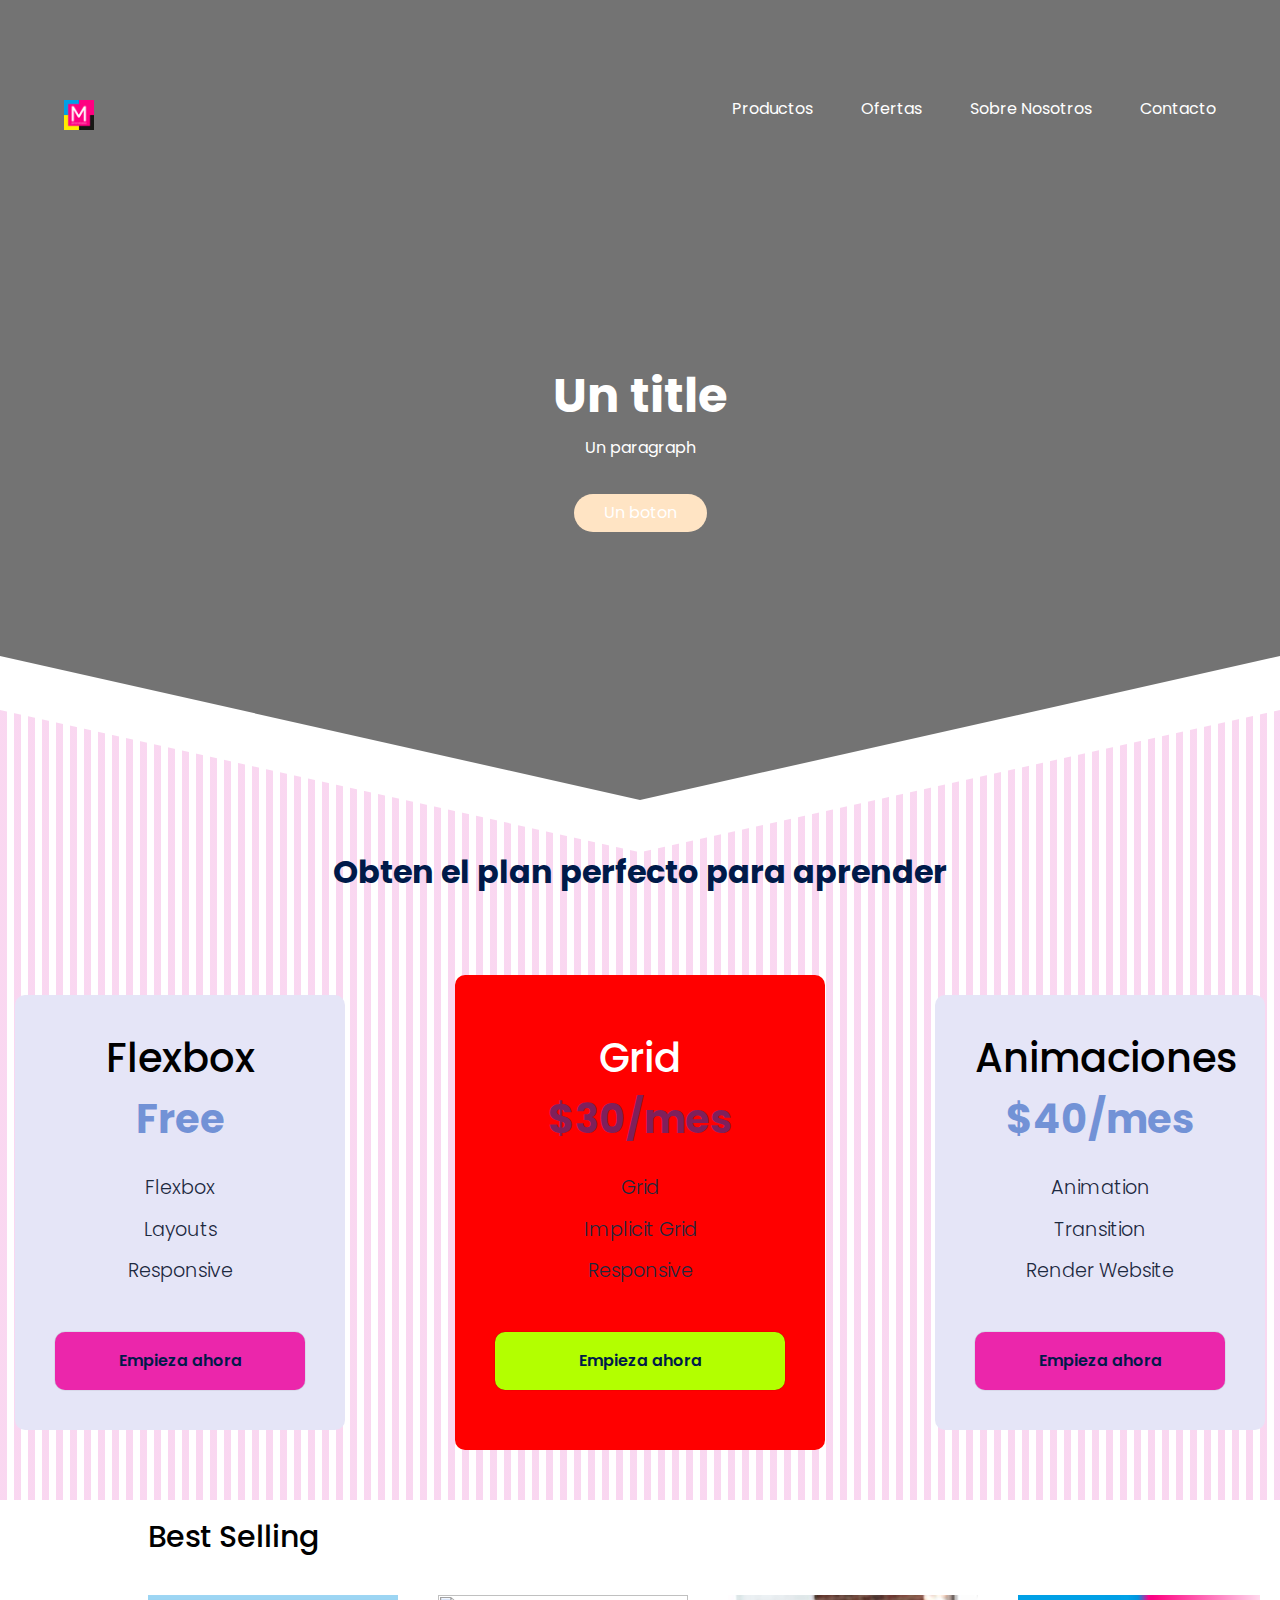
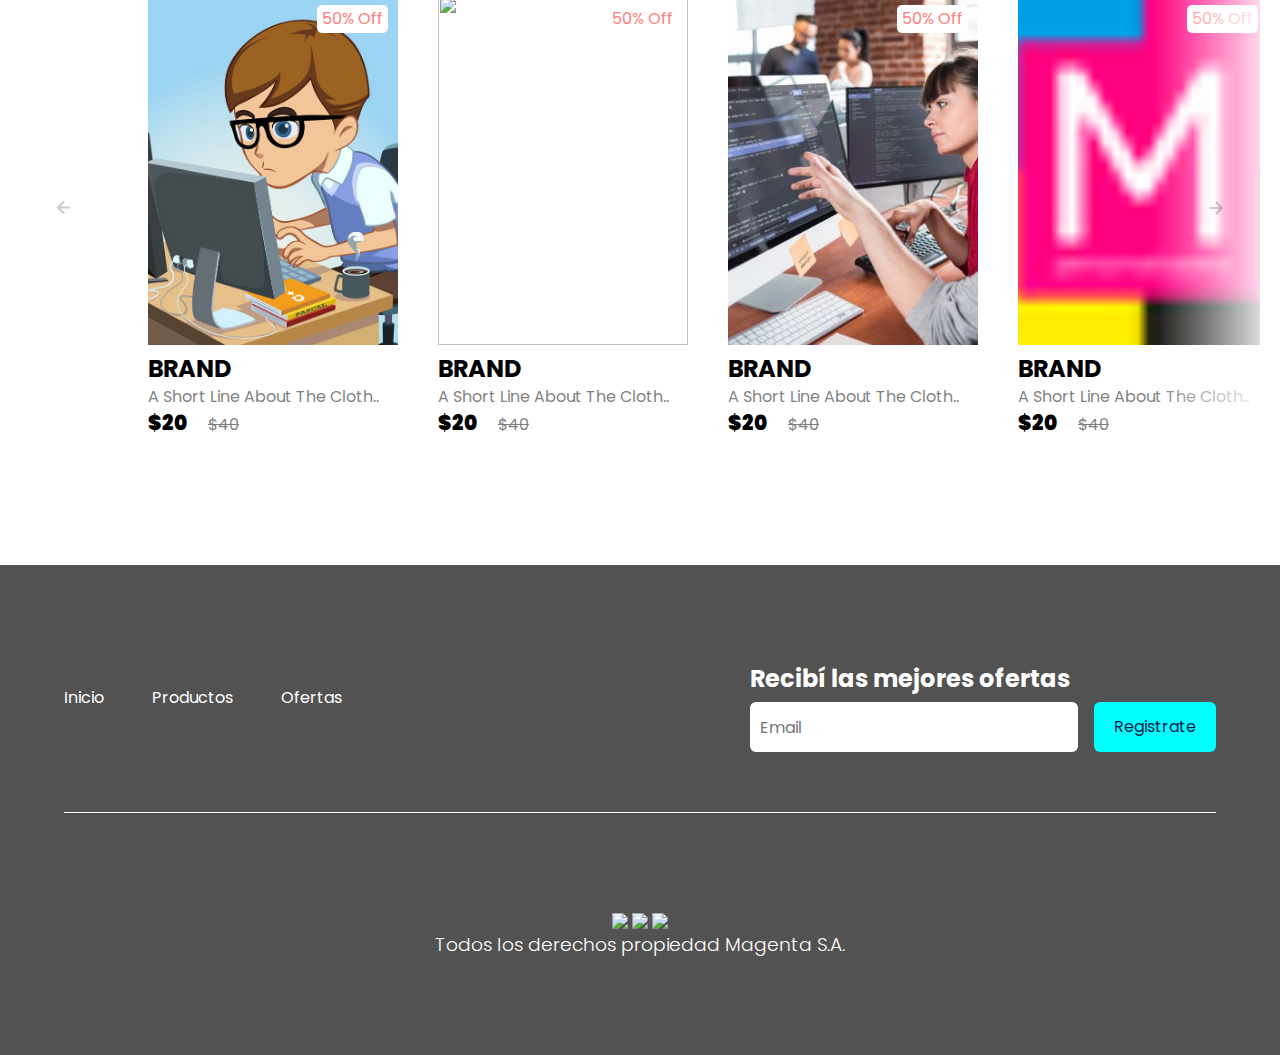
==== commit 9ad0a73b: "PrimeraVersionTerminadaPaginaPrincipal_01/10/22" ====
--- a/index.html
+++ b/index.html
@@ -16,7 +16,7 @@
         <img src="/images/magenta_p.png" alt="Icono de Magenta Personalizados" class="nav_img">
       </div>
 
-      <ul class="nav_link nav_link--menu">
+      <ul class="nav_link nav_link_menu">
         <li class="nav_items">
           <a href="#" class="nav_links">Productos</a>
         </li>
@@ -29,6 +29,8 @@
         <li class="nav_items">
           <a href="#" class="nav_links">Contacto</a>
         </li>
+
+        <img src="/images/close.svg" alt="botón de cierre" class="nav_cierre">
       </ul>
 
       <div class="nav_menu">
@@ -46,7 +48,7 @@
   <main>
 
     <section>
-      <section class="ofertas container">
+      <section class="ofertas ofertas_container">
         <br><br><br><br>
         <h2 class="ofertas_subtitulo">Obten el plan perfecto para aprender</h2>
 
@@ -64,6 +66,7 @@
             <a href="#" class="ofertas_link">Empieza ahora</a>
           </div>
 
+          <br>
 
           <div class="ofertas_elemento ofertas_elemento_centro">
             <p class="ofertas_nombre_centro">Grid</p>
@@ -78,6 +81,7 @@
             <a href="#" class="ofertas_link_centro">Empieza ahora</a>
           </div>
 
+          <br>
 
           <div class="ofertas_elemento">
             <p class="ofertas_nombre">Animaciones</p>
@@ -236,7 +240,44 @@
 
   </main>
 
+  <footer class="pie">
+    <section class="pie_container container">
+      <nav class="nav nav_pie">
+
+        <ul class="nav_link nav_link_pie">
+          <li class="nav_items">
+            <a href="#" class="nav_links">Inicio</a>
+          </li>
+          <li class="nav_items">
+            <a href="#" class="nav_links">Productos</a>
+          </li>
+          <li class="nav_items">
+            <a href="#" class="nav_links">Ofertas</a>
+          </li>
+        </ul>
+      </nav>
+
+      <form action="https://formspree.io/f/mknkkrkj" class="pie_mail" method="post">
+        <h2 class="pie_ofertas">Recibí las mejores ofertas</h2>
+        <div class="pie_entradas">
+          <input type="email" placeholder="Email" class="pie_entrada" name="replyto">
+          <input type="submit" value="Registrate" class="pie_enviar">
+        </div>
+      </form>
+    </section>
+
+    <section class="pie_derechos container">
+      <div class="pie_redes">
+        <a href="#" class="pie_iconos"><img src="#" class="pie_img"></a>
+        <a href="#" class="pie_iconos"><img src="#" class="pie_img"></a>
+        <a href="#" class="pie_iconos"><img src="#" class="pie_img"></a>
+
+        <h3 class="pie_derechos_reservados">Todos los derechos propiedad Magenta S.A.</h3>
+      </div>
+    </section>
+  </footer>
 
   <script src="/slider.js"></script>
+  <script src="/menu.js"></script>
 </body>
 </html>--- a/styles.css
+++ b/styles.css
@@ -38,7 +38,7 @@
   height: 100%;
   background-image: linear-gradient(180deg, #0000008c 0%, #0000008c 100%), url('/images/fondo1.jpg');
   background-size: cover;
-  clip-path: polygon(0 0, 100% 0, 100% 80%, 50% 100%, 0 80%);
+  clip-path: polygon(0 0, 100% 0, 100% 82%, 50% 100%, 0 82%);
   z-index: -1;
 }
 
@@ -87,8 +87,12 @@
   font-weight: 300;
 }
 
-.nav__items {
+.nav_items {
   list-style: none;
+}
+
+.nav_cierre {
+  display: var(--hamburguesa, none);
 }
 
 /* Hero Container */
@@ -143,6 +147,7 @@
   display: flex;
   overflow-x: auto;
   scroll-behavior: smooth;
+  margin-bottom: 50px;
 }
 
 .productos_container::-webkit-scrollbar {
@@ -279,13 +284,23 @@
   background-color: #ffffff;
   background-image: linear-gradient(to right, rgba(248, 205, 237, 0.8) , rgba(248, 205, 237, 0.8) 7px, #ffffff 7px, #ffffff );
   background-size: 14px 100%;
-  clip-path: polygon(50% 19%, 100% 2%, 100% 100%, 0 100%, 0 2%);
+  clip-path: polygon(50% 18%, 100% 0, 100% 100%, 0 100%, 0 0%);
+}
+
+.ofertas_container {
+  width: 100%;
+  max-width: 1200;
+  margin: 0 auto;
+  overflow: hidden;
+  padding: 50px 0;
+  margin-top: -90px;
 }
 
 .ofertas_subtitulo {
   color: #001A49;
   font-size: 2rem;
   margin-bottom: 25px;
+  margin-top: 20px;
 }
 
 .ofertas_tabla {
@@ -367,3 +382,314 @@
   color: #1D293F;
 }
 
+/* Pie */
+
+.pie {
+  background-color: rgba(0, 0, 0, 0.678);
+}
+
+.pie_ofertas {
+  color: #fff;
+}
+
+.pie_container {
+  display: flex;
+  justify-content: space-between;
+  align-items: center;
+  border-bottom: 1px solid #fff;
+  padding-bottom: 60px;
+  margin-top: 50px;
+}
+
+.nav_pie {
+  padding-bottom: 20px;
+  display: grid;
+  gap: 1em;
+  grid-auto-flow: row;
+  height: 100%;
+}
+
+.nav_link_pie {
+  display: flex;
+  margin: 0;
+  margin-right: 20px;
+  flex-wrap: wrap;
+}
+
+.pie_entradas {
+  margin-top: 10px;
+  display: flex;
+  overflow: hidden;
+}
+
+.pie_entrada {
+  background-color: #fff;
+  height: 50px;
+  display: block;
+  padding-left: 10px;
+  border-radius: 6px;
+  font-size: 1rem;
+  outline: none;
+  border: none;
+  margin-right: 16px;
+}
+
+.pie_enviar {
+  margin-left: auto;
+  display: inline-block;
+  height: 50px;
+  padding: 0 20px;
+  background-color: aqua;
+  border: none;
+  font-size: 1rem;
+  color: #001A49;
+  border-radius: 6px;
+  cursor: pointer;
+}
+
+.pie_derechos {
+  --padding-container: 30px 0;
+  text-align: center;
+  color: #fff;
+}
+
+.pie_derechos_reservados {
+  font-weight: 300;
+}
+
+.pie_iconos {
+  margin-bottom: 10px;
+}
+
+.pie_img {
+  width: 30px;
+}
+
+/* Media queries */
+
+@media (max-width:1233px) {
+  .nav_menu {
+    display: block;
+  }
+
+  .nav_img {
+    object-position: 50% 50%;
+  }
+
+  .hero::before {
+    content: "";
+    position: absolute;
+    top: 0;
+    left: 0;
+    width: 100%;
+    height: 100%;
+    background-image: linear-gradient(180deg, #0000008c 0%, #0000008c 100%), url('/images/fondo1.jpg');
+    background-size: cover;
+    clip-path: polygon(0 0, 100% 0, 100% 100%, 0% 100%);
+    z-index: -1;
+  }
+
+  .nav_link_menu {
+    position: fixed;
+    background-color: #000;
+    top: 0;
+    left: 0;
+    height: 100%;
+    width: 100%;
+    display: flex;
+    flex-direction: column;
+    justify-content: space-evenly;
+    align-items: center;
+    z-index: 100;
+    opacity: 0;
+    pointer-events: none;
+    transition: .5s opacity;
+  }
+
+  .nav_link--hamburguesa {
+    --hamburguesa: block;
+    opacity: 1;
+    pointer-events: unset;
+  }
+
+
+  .nav_cierre {
+    position: absolute;
+    top: 30px;
+    right: 30px;
+    width: 30px;
+    cursor: pointer;
+  }
+
+  .hero_title {
+    font-size: 2.5rem;
+  }
+  
+  .pie_container {
+    flex-wrap: wrap;
+  }
+
+  .nav_pie {
+    width: 100%;
+    justify-items: center;
+  }
+
+  .nav_link_pie {
+    width: 100%;
+    justify-content: space-evenly;
+    margin: 0;
+  }
+
+  .pie_mail {
+    width: 100%;
+    justify-content: space-evenly;
+  }
+
+  .pie_entrada {
+    flex: 1;
+  }
+
+  .ofertas {
+    margin-top: 50px;
+    text-align: center;
+    background-color: #ffffff;
+    background-image: linear-gradient(to right, rgba(248, 205, 237, 0.8) , rgba(248, 205, 237, 0.8) 7px, #ffffff 7px, #ffffff );
+    background-size: 14px 100%;
+    clip-path: polygon(0 0, 100% 0, 100% 100%, 0% 100%);
+  }
+
+  .ofertas_elemento {
+    background-color: #e5e5f7;
+    text-align: center;
+    border-radius: 10px;
+    width: 600px;
+    padding: 40px;
+  }
+
+  .ofertas_texto {
+    font-size: 200%;
+  }
+
+  .ofertas_elemento_centro {
+    background-color: #16a7e0;
+    text-align: center;
+    border-radius: 10px;
+    width: 600px;
+    padding: 40px;
+  }
+
+  .ofertas_nombre_centro {
+    font-size: 5rem;
+    color: rgb(0, 0, 0);
+    margin-bottom: 15px;
+    font-weight: 600;
+  }
+
+  .ofertas_link {
+    display: block;
+    padding: 20px 0;
+    border-radius: 10px;
+    text-decoration: none;
+    background-color: rgba(235, 16, 162, 0.897);
+    font-weight: 600;
+    color: #001A49;
+    box-shadow: 0 0 1px rgba(0, 0, 0, .5);
+    font-size: 150%;
+  }
+
+  .ofertas_link_centro {
+    display: block;
+    padding: 20px 0;
+    border-radius: 10px;
+    text-decoration: none;
+    background-color: rgba(235, 16, 162, 0.897);
+    font-weight: 700;
+    color: #001A49;
+    box-shadow: 0 0 1px rgba(0, 0, 0, .5);
+    font-size: 200%;
+  }
+
+  .ofertas_tabla {
+    padding-top: 30px;
+    display: inline-block;
+    flex-wrap: wrap;
+    justify-content: space-evenly;
+    align-items: center;
+    margin-bottom: 10px;
+  }
+}
+
+@media (max-width:700px) {
+  .ofertas {
+    margin-top: 0px;
+    text-align: center;
+    background-color: #ffffff;
+    background-image: linear-gradient(to right, rgba(248, 205, 237, 0.8) , rgba(248, 205, 237, 0.8) 7px, #ffffff 7px, #ffffff );
+    background-size: 14px 100%;
+    clip-path: polygon(0 0, 100% 0, 100% 100%, 0% 100%);
+  }
+
+  .ofertas_elemento {
+    background-color: #e5e5f7;
+    text-align: center;
+    border-radius: 40px;
+    width: 280px;
+    padding: 20px;
+  }
+
+  .ofertas_texto {
+    font-size: 150%;
+  }
+
+  .ofertas_elemento_centro {
+    background-color: #ff0000;
+    text-align: center;
+    border-radius: 40px;
+    width: 280px;
+    padding: 20px;
+  }
+
+  .ofertas_nombre_centro {
+    font-size: 5rem;
+    color: rgb(255, 255, 255);
+    margin-bottom: 15px;
+    font-weight: 500;
+  }
+
+  .ofertas_link {
+    display: block;
+    padding: 20px 0;
+    border-radius: 40px;
+    text-decoration: none;
+    background-color: rgba(235, 16, 162, 0.897);
+    font-weight: 500;
+    color: #001A49;
+    box-shadow: 0 0 1px rgba(0, 0, 0, .5);
+    font-size: 150%;
+  }
+
+  .ofertas_link_centro {
+    display: block;
+    padding: 20px 0;
+    border-radius: 40px;
+    text-decoration: none;
+    background-color: rgb(115, 255, 0);
+    font-weight: 600;
+    color: #001A49;
+    box-shadow: 0 0 1px rgba(0, 0, 0, .5);
+    font-size: 150%;
+  }
+
+  .ofertas_tabla {
+    padding-top: 30px;
+    display: inline-block;
+    flex-wrap: wrap;
+    justify-content: space-evenly;
+    align-items: center;
+    margin-bottom: 10px;
+  }
+
+
+
+  
+}